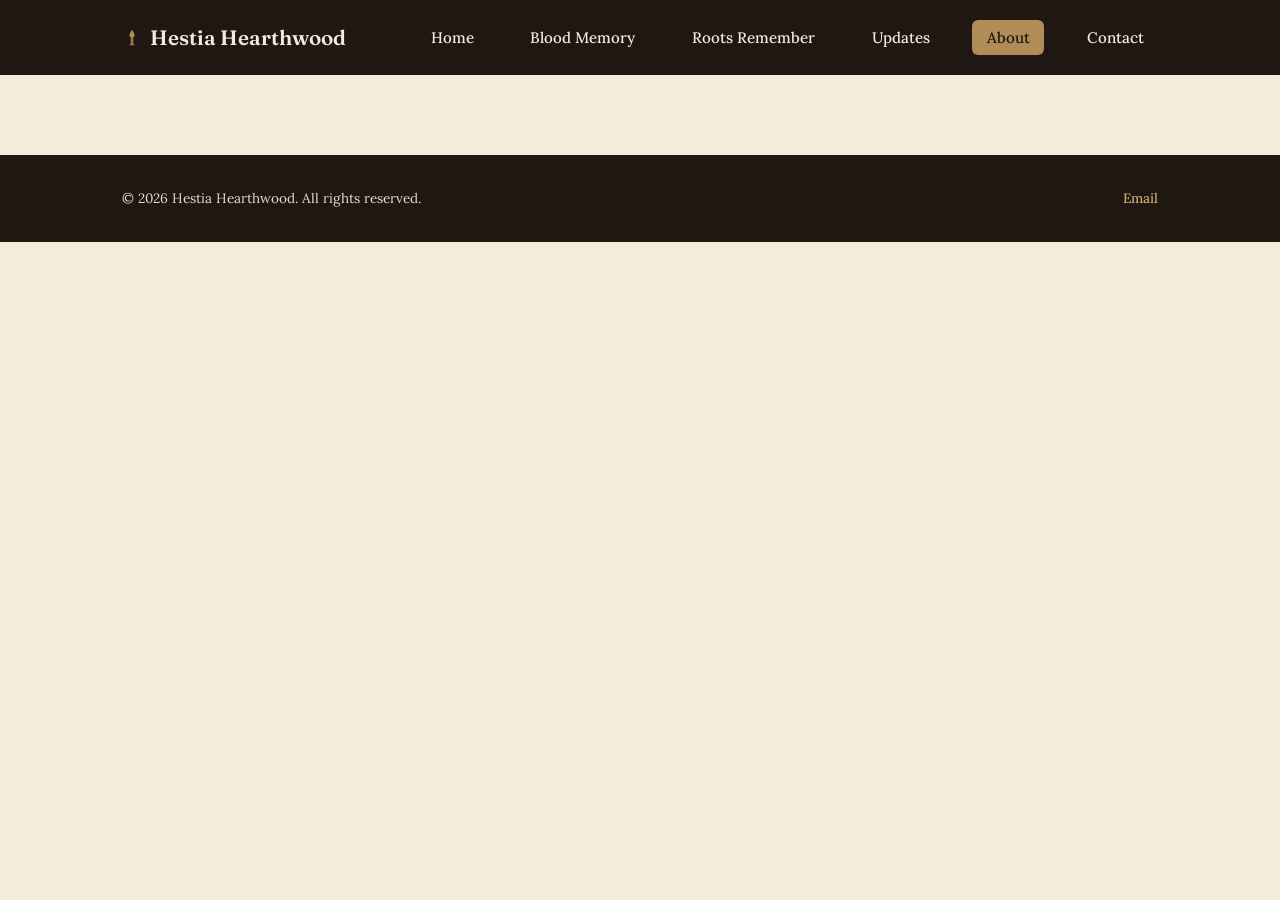
==== about.html @ f43a965c "added nav, so site exists on all pages" ====
<!DOCTYPE html>
<html lang="en">
    <head>
        <meta charset="UTF-8">
        <meta name="viewport" content="width=device-width, initial-scale=1.0">
        <title>About | Hestia Hearthwood</title>
        <link rel="preconnect" href="https://fonts.googleapis.com">
        <link rel="preconnect" href="https://fonts.gstatic.com" crossorigin>
        <link rel="stylesheet" href="css/styles.css">
    </head>
    <body data-page="about">
        <header>
            <nav>
                <a href="index.html" class="logo">
                    <svg class="candle-icon" viewBox="0 0 24 24" fill="none" xmlns="http://www.w3.org/2000/svg" aria-hidden="true">
                        <path d="M12 2C12 2 9 6 9 8.5C9 10.43 10.34 12 12 12C13.66 12 15 10.43 15 8.5C15 6 12 2 12 2Z" fill="currentColor"/>
                        <rect x="10.5" y="12" width="3" height="8" rx="0.5" fill="currentColor" opacity="0.85"/>
                        <rect x="9" y="19" width="6" height="2" rx="0.5" fill="currentColor" opacity="0.6"/>
                    </svg>
                    Hestia Hearthwood
                </a>
                <ul class="nav-links" id="nav-links"></ul>
                <button class="hamburger" id="hamburger" aria-label="Toggle navigation menu">
                    <span></span>
                    <span></span>
                    <span></span>
                </button>
            </nav>
        </header>

        <main>
            <div id="about-intro-root"></div>
            <div id="about-bio-root"></div>
        </main>

        <footer>
            <div id="footer-root"></div>
        </footer>

        <script src="js/site.js"></script>
        <script src="js/about.js"></script>
    </body>
</html>
---- css/styles.css ----
/* ============================================================
   FONTS
   ============================================================ */
@import url('https://fonts.googleapis.com/css2?family=Fraunces:opsz,wght@9..144,500;9..144,600;9..144,700&family=Lora:wght@400;500;600&display=swap');


/* ============================================================
   1. GLOBAL VARIABLES
   ============================================================ */
:root {
  --color-ink: #1f1712;
  --color-parchment: #f4ecda;
  --color-parchment-dim: #e8dcc0;
  --color-gold: #b08d57;
  --color-gold-light: #c9a96e;
  --color-burgundy: #6b1f2a;
  --color-burgundy-dark: #4e161e;
  --color-roots: #7fae4d;
  --color-roots-dark: #5e8a35;
  --color-roots-accent: #f2f2ec;
  --color-muted: #7a6a5c;

  --font-heading: 'Fraunces', serif;
  --font-body: 'Lora', serif;
}


/* ============================================================
   2. RESET + BASE ELEMENTS
   ============================================================ */
html, body {
  margin: 0;
  padding: 0;
  height: 100%;
}

* {
  margin: 0;
  padding: 0;
  box-sizing: border-box;
}

body {
  font-family: var(--font-body);
  line-height: 1.7;
  color: var(--color-ink);
  background-color: var(--color-parchment);
}

h1, h2, h3, h4 {
  font-family: var(--font-heading);
  font-weight: 600;
}

a {
  color: inherit;
  text-decoration: none;
}

a:hover {
  text-decoration: underline;
}


/* ============================================================
   3. NAV
   ============================================================ */
header {
  background-color: var(--color-ink);
  position: sticky;
  top: 0;
  z-index: 10;
}

nav {
  display: flex;
  justify-content: space-between;
  align-items: center;
  max-width: 1100px;
  margin: 0 auto;
  padding: 1.25rem 2rem;
  flex-wrap: wrap;
}

.logo {
  display: flex;
  align-items: center;
  gap: 0.5rem;
  font-family: var(--font-heading);
  font-weight: 600;
  font-size: 1.3rem;
  color: var(--color-parchment);
}

.candle-icon {
  width: 20px;
  height: 20px;
  color: var(--color-gold);
  flex-shrink: 0;
}

.nav-links {
  display: flex;
  gap: 1.75rem;
  list-style: none;
}

.nav-links a {
  text-decoration: none;
  color: var(--color-parchment);
  font-weight: 500;
  font-size: 0.95rem;
  padding: 0.5rem 0.9rem;
  border-radius: 6px;
  transition: background-color 0.2s ease, color 0.2s ease;
}

.nav-links a:hover {
  background-color: var(--color-gold);
  color: var(--color-ink);
  text-decoration: none;
}

.nav-links a.active {
  background-color: var(--color-gold);
  color: var(--color-ink);
}

.hamburger {
  display: none;
  flex-direction: column;
  justify-content: space-between;
  width: 28px;
  height: 20px;
  background: none;
  border: none;
  cursor: pointer;
  padding: 0;
}

.hamburger span {
  display: block;
  width: 100%;
  height: 3px;
  background-color: var(--color-parchment);
  border-radius: 2px;
}


/* ============================================================
   4. FOOTER
   ============================================================ */
footer {
  background-color: var(--color-ink);
  margin-top: 5rem;
}

.footer-content {
  display: flex;
  justify-content: space-between;
  align-items: center;
  max-width: 1100px;
  margin: 0 auto;
  padding: 2rem;
  flex-wrap: wrap;
  gap: 1rem;
}

.footer-content p {
  color: var(--color-parchment-dim);
  font-size: 0.85rem;
}

.footer-links {
  display: flex;
  gap: 1.5rem;
}

.footer-links a {
  color: var(--color-gold-light);
  font-size: 0.85rem;
  font-weight: 500;
}

.footer-links a:hover {
  color: var(--color-parchment);
}


/* ============================================================
   5. BUTTONS + CTAs
   ============================================================ */
.btn {
  display: inline-block;
  background-color: var(--color-gold);
  color: var(--color-ink);
  padding: 0.7rem 1.75rem;
  border-radius: 10px;
  font-weight: 600;
  font-size: 0.95rem;
  transition: background-color 0.2s ease, transform 0.15s ease;
}

.btn:hover {
  background-color: var(--color-gold-light);
  text-decoration: none;
  transform: translateY(-1px);
}

.btn-burgundy {
  background-color: var(--color-burgundy);
  color: var(--color-parchment);
}

.btn-burgundy:hover {
  background-color: var(--color-burgundy-dark);
}

.btn-roots {
  background-color: var(--color-roots);
  color: var(--color-ink);
  border: 1.5px solid var(--color-roots-accent);
}

.btn-roots:hover {
  background-color: var(--color-roots-dark);
}

.btn-disabled {
  background-color: var(--color-muted);
  color: var(--color-parchment);
  cursor: default;
}

.btn-disabled:hover {
  background-color: var(--color-muted);
  text-decoration: none;
  transform: none;
}


/* ============================================================
   6. SHARED PAGE INTRO / BODY SPACING
   Same split pattern from the dev site: intro pads its top only,
   the section below pads its bottom only, so stacked sections
   don't double up their gap.
   ============================================================ */
.page-intro {
  max-width: 900px;
  margin: 0 auto;
  padding: 3.5rem 2rem 0.5rem;
  text-align: center;
}

.page-intro h1, .page-intro h2 {
  font-size: 2.4rem;
  margin-bottom: 0.75rem;
}

.page-intro p {
  color: var(--color-muted);
  font-size: 1.1rem;
}

.page-section {
  max-width: 900px;
  margin: 0 auto;
  padding: 1rem 2rem 4rem;
}


/* ============================================================
   7. HOME PAGE
   ============================================================ */
.book-grid {
  display: grid;
  grid-template-columns: repeat(auto-fit, minmax(280px, 1fr));
  gap: 2rem;
  margin-top: 1rem;
}

.book-card {
  background-color: white;
  border-radius: 16px;
  padding: 1.75rem;
  box-shadow: 0 6px 20px rgba(31, 23, 18, 0.1);
  border-top: 4px solid var(--color-gold);
}

.book-card.accent-burgundy {
  border-top-color: var(--color-burgundy);
}

.book-card.accent-roots {
  border-top-color: var(--color-roots);
}

.book-status {
  display: inline-block;
  font-size: 0.75rem;
  font-weight: 600;
  color: var(--color-ink);
  background-color: var(--color-parchment-dim);
  border-radius: 12px;
  padding: 0.2rem 0.75rem;
  margin-bottom: 0.75rem;
}

.book-card h3 {
  font-size: 1.4rem;
  margin-bottom: 0.6rem;
}

.book-card p {
  color: var(--color-muted);
  font-size: 0.95rem;
  margin-bottom: 1.25rem;
}

.about-teaser {
  text-align: center;
  max-width: 700px;
  margin: 0 auto;
  padding: 1rem 2rem 4rem;
}

.about-teaser h2 {
  font-size: 1.75rem;
  margin-bottom: 0.5rem;
}

.about-teaser p {
  color: var(--color-muted);
  margin-bottom: 1.5rem;
}


/* ============================================================
   8. BOOK DETAIL PAGES (Blood Memory & Roots Remember)
   ============================================================ */
.book-intro {
  max-width: 800px;
  margin: 0 auto;
  padding: 3.5rem 2rem 1rem;
  text-align: center;
}

.book-intro h1 {
  font-size: 2.75rem;
  margin-bottom: 0.5rem;
}

.book-intro .book-genre {
  color: var(--color-muted);
  font-size: 1rem;
  font-style: italic;
  margin-bottom: 0.75rem;
}

.book-cover-placeholder {
  width: 220px;
  height: 320px;
  margin: 0 auto 1.5rem;
  border-radius: 10px;
  background-color: var(--color-parchment-dim);
  display: flex;
  align-items: center;
  justify-content: center;
  color: var(--color-muted);
  font-size: 0.9rem;
  font-style: italic;
  box-shadow: 0 8px 24px rgba(31, 23, 18, 0.12);
}

.book-cover-placeholder img {
  width: 100%;
  height: 100%;
  object-fit: cover;
  border-radius: 10px;
}

.blurb-section {
  max-width: 700px;
  margin: 0 auto;
  padding: 1rem 2rem 2rem;
}

.blurb-section p {
  margin-bottom: 1.25rem;
  font-size: 1.05rem;
}

.blurb-hooks p {
  margin-bottom: 2rem;
  font-size: 1.15rem;
  font-weight: 500;
  text-align: center;
}

.tropes-list {
  display: flex;
  flex-wrap: wrap;
  gap: 0.6rem;
  justify-content: center;
  margin: 1.5rem 0 2rem;
}

.trope-pill {
  font-size: 0.8rem;
  font-weight: 600;
  padding: 0.3rem 0.9rem;
  border-radius: 14px;
  background-color: var(--color-parchment-dim);
  color: var(--color-ink);
}

.book-cta {
  text-align: center;
  padding-bottom: 3rem;
}


/* ============================================================
   9. UPDATES PAGE
   ============================================================ */
.updates-list {
  display: flex;
  flex-direction: column;
  gap: 1.5rem;
}

.update-entry {
  background-color: white;
  border-radius: 12px;
  padding: 1.5rem 1.75rem;
  box-shadow: 0 4px 14px rgba(31, 23, 18, 0.08);
  border-left: 3px solid var(--color-gold);
}

.update-date {
  color: var(--color-muted);
  font-size: 0.85rem;
  margin-bottom: 0.4rem;
}

.update-entry h3 {
  font-size: 1.15rem;
  margin-bottom: 0.5rem;
}

.update-entry p {
  color: var(--color-ink);
  font-size: 0.95rem;
}


/* ============================================================
   10. ABOUT PAGE
   ============================================================ */
.bio-section {
  max-width: 700px;
  margin: 0 auto;
  padding: 1rem 2rem 3rem;
}

.bio-section p {
  margin-bottom: 1.25rem;
  font-size: 1.05rem;
}


/* ============================================================
   11. CONTACT PAGE
   ============================================================ */
.contact-card {
  background-color: white;
  border-radius: 16px;
  padding: 2.25rem;
  max-width: 500px;
  margin: 0 auto;
  text-align: center;
  box-shadow: 0 6px 20px rgba(31, 23, 18, 0.1);
}

.contact-card p {
  margin-bottom: 1rem;
  color: var(--color-ink);
}


/* ============================================================
   12. MOBILE / RESPONSIVE
   ============================================================ */
@media (max-width: 768px) {
  .nav-links {
    display: none;
    flex-direction: column;
    width: 100%;
    gap: 0;
    order: 3;
  }

  .nav-links.active {
    display: flex;
  }

  .nav-links a {
    display: block;
    width: 100%;
    padding: 0.6rem 1rem;
    margin: 0.15rem 0;
  }

  .hamburger {
    display: flex;
    order: 2;
  }

  .logo {
    order: 1;
  }

  nav {
    flex-wrap: wrap;
  }
}
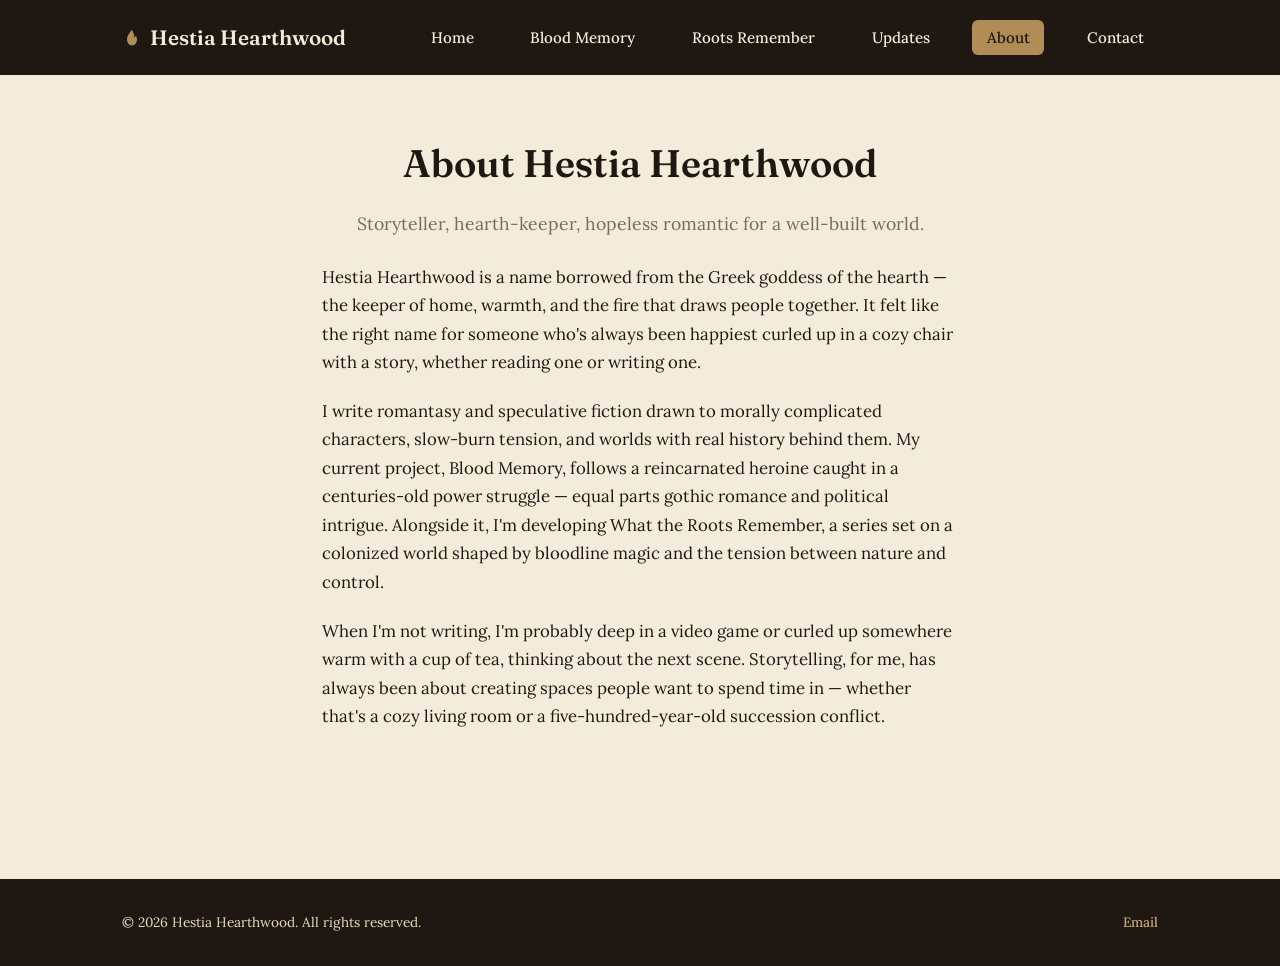
==== commit bd8a02f3: "added site info, and fixed unfortunate icon" ====
--- a/about.html
+++ b/about.html
@@ -13,9 +13,7 @@
             <nav>
                 <a href="index.html" class="logo">
                     <svg class="candle-icon" viewBox="0 0 24 24" fill="none" xmlns="http://www.w3.org/2000/svg" aria-hidden="true">
-                        <path d="M12 2C12 2 9 6 9 8.5C9 10.43 10.34 12 12 12C13.66 12 15 10.43 15 8.5C15 6 12 2 12 2Z" fill="currentColor"/>
-                        <rect x="10.5" y="12" width="3" height="8" rx="0.5" fill="currentColor" opacity="0.85"/>
-                        <rect x="9" y="19" width="6" height="2" rx="0.5" fill="currentColor" opacity="0.6"/>
+                        <path d="M12 2C12 2 6 8.5 6 13.5C6 17.6 8.7 21 12 21C15.3 21 18 17.6 18 13.5C18 11.8 17.3 10.2 16.3 9C16.4 10.5 15.5 11.5 14.7 11C15.1 8.7 14 6 12 2Z" fill="currentColor"/>
                     </svg>
                     Hestia Hearthwood
                 </a>
--- a/css/styles.css
+++ b/css/styles.css
@@ -487,6 +487,23 @@
   color: var(--color-ink);
 }
 
+.copy-email-btn {
+  display: block;
+  background: none;
+  border: none;
+  color: var(--color-gold);
+  font-weight: 600;
+  font-size: 0.85rem;
+  text-decoration: underline;
+  cursor: pointer;
+  padding: 0;
+  margin: 1rem auto 0;
+}
+
+.copy-email-btn:hover {
+  color: var(--color-burgundy);
+}
+
 
 /* ============================================================
    12. MOBILE / RESPONSIVE
